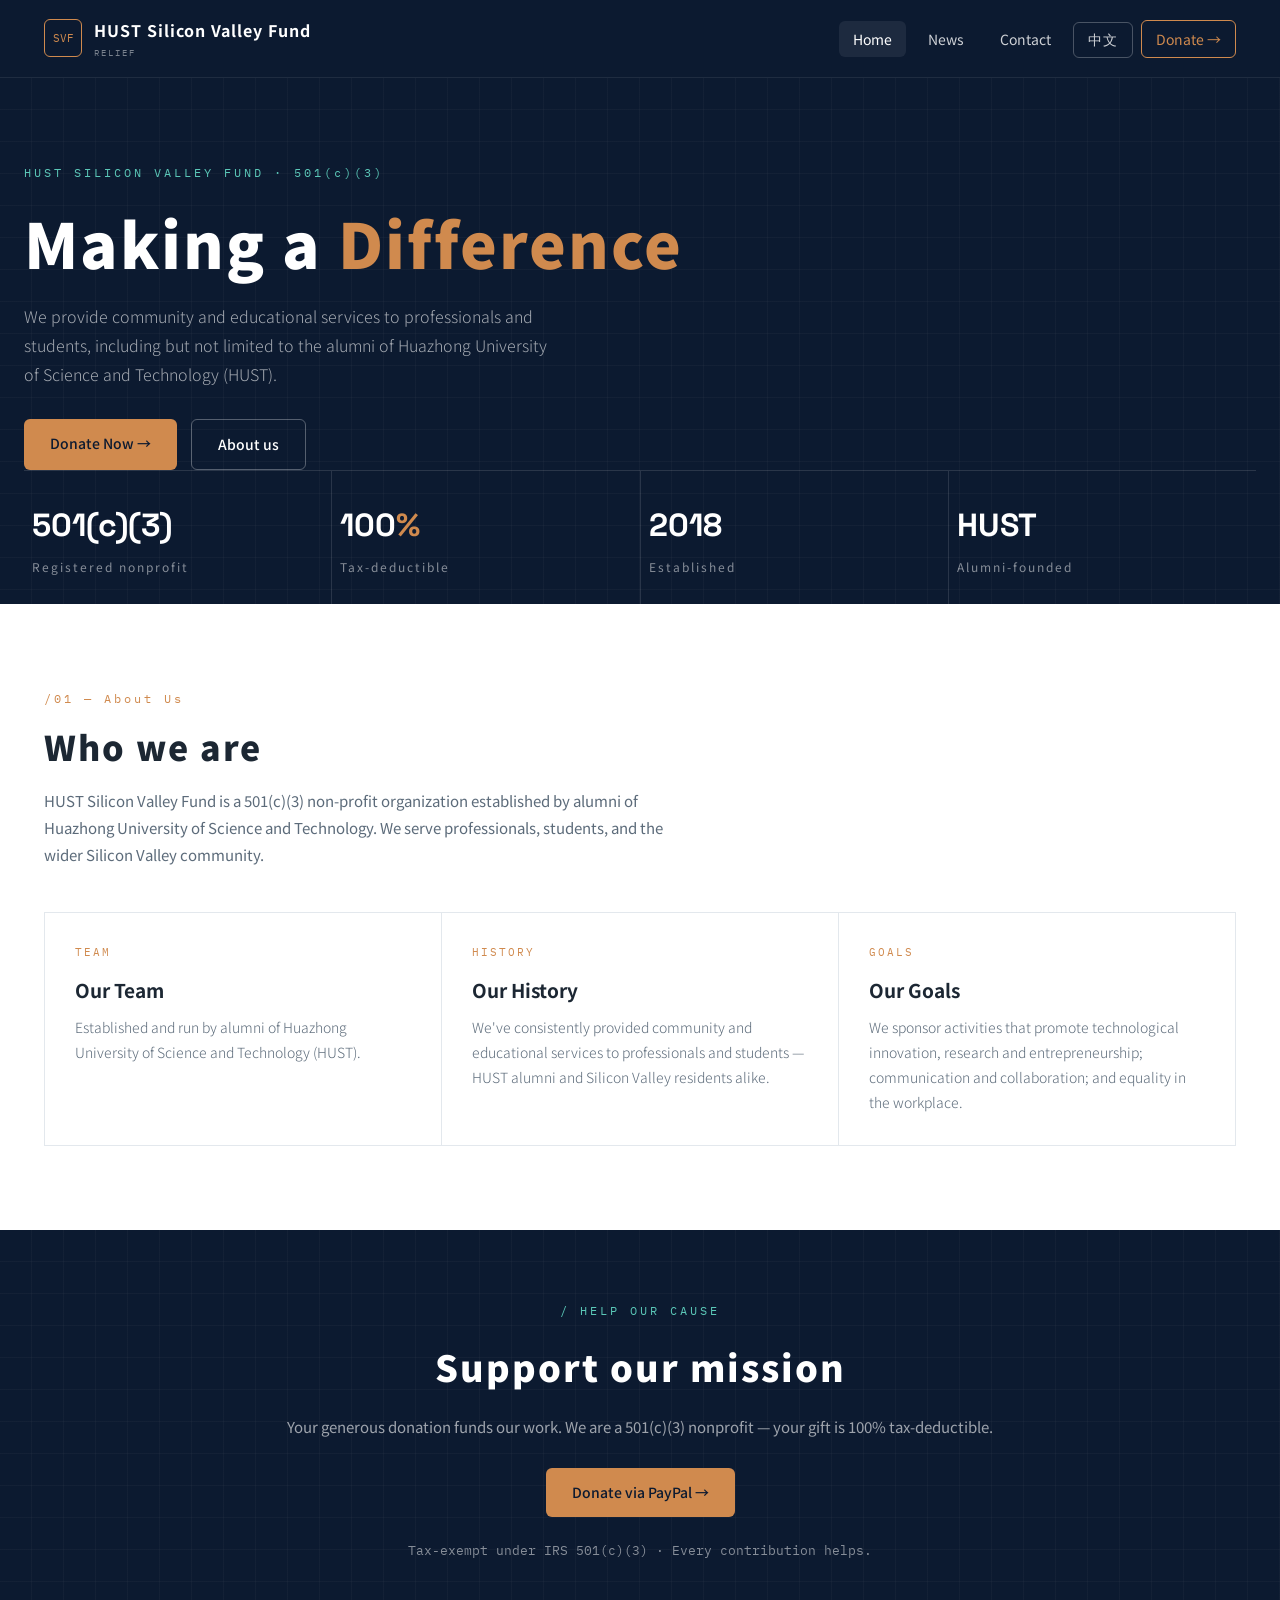
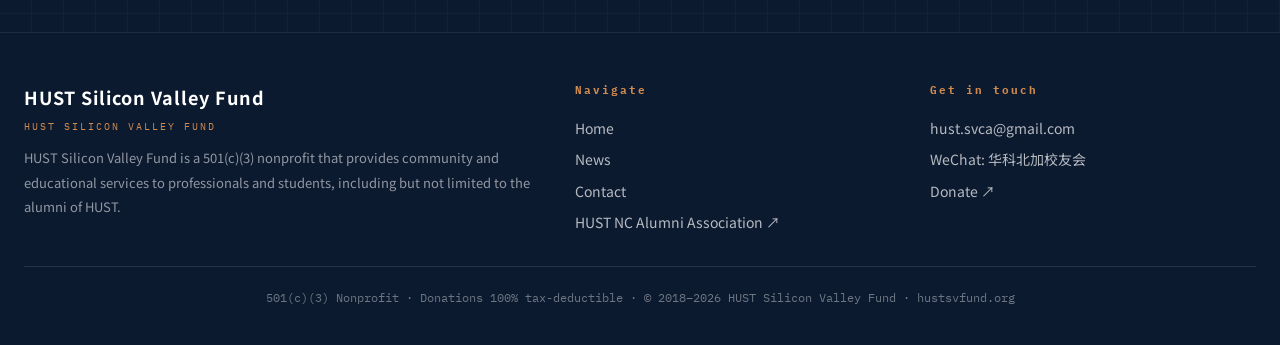
==== index.html @ 0d0ec518 "HUST Silicon Valley Fund — bilingual site (home, news, contact)" ====
<!DOCTYPE html>
<html lang="en">
<head>
<meta charset="UTF-8">
<meta name="viewport" content="width=device-width, initial-scale=1.0">
<title>HUST Silicon Valley Fund</title>
<script>
  // send visitors to their language; default English
  var zh = (navigator.language || "").toLowerCase().indexOf("zh") === 0;
  location.replace(zh ? "zh/index.html" : "en/index.html");
</script>
<meta http-equiv="refresh" content="0; url=en/index.html">
</head>
<body>
<p><a href="en/index.html">Enter site</a> · <a href="zh/index.html">进入中文站</a></p>
</body>
</html>
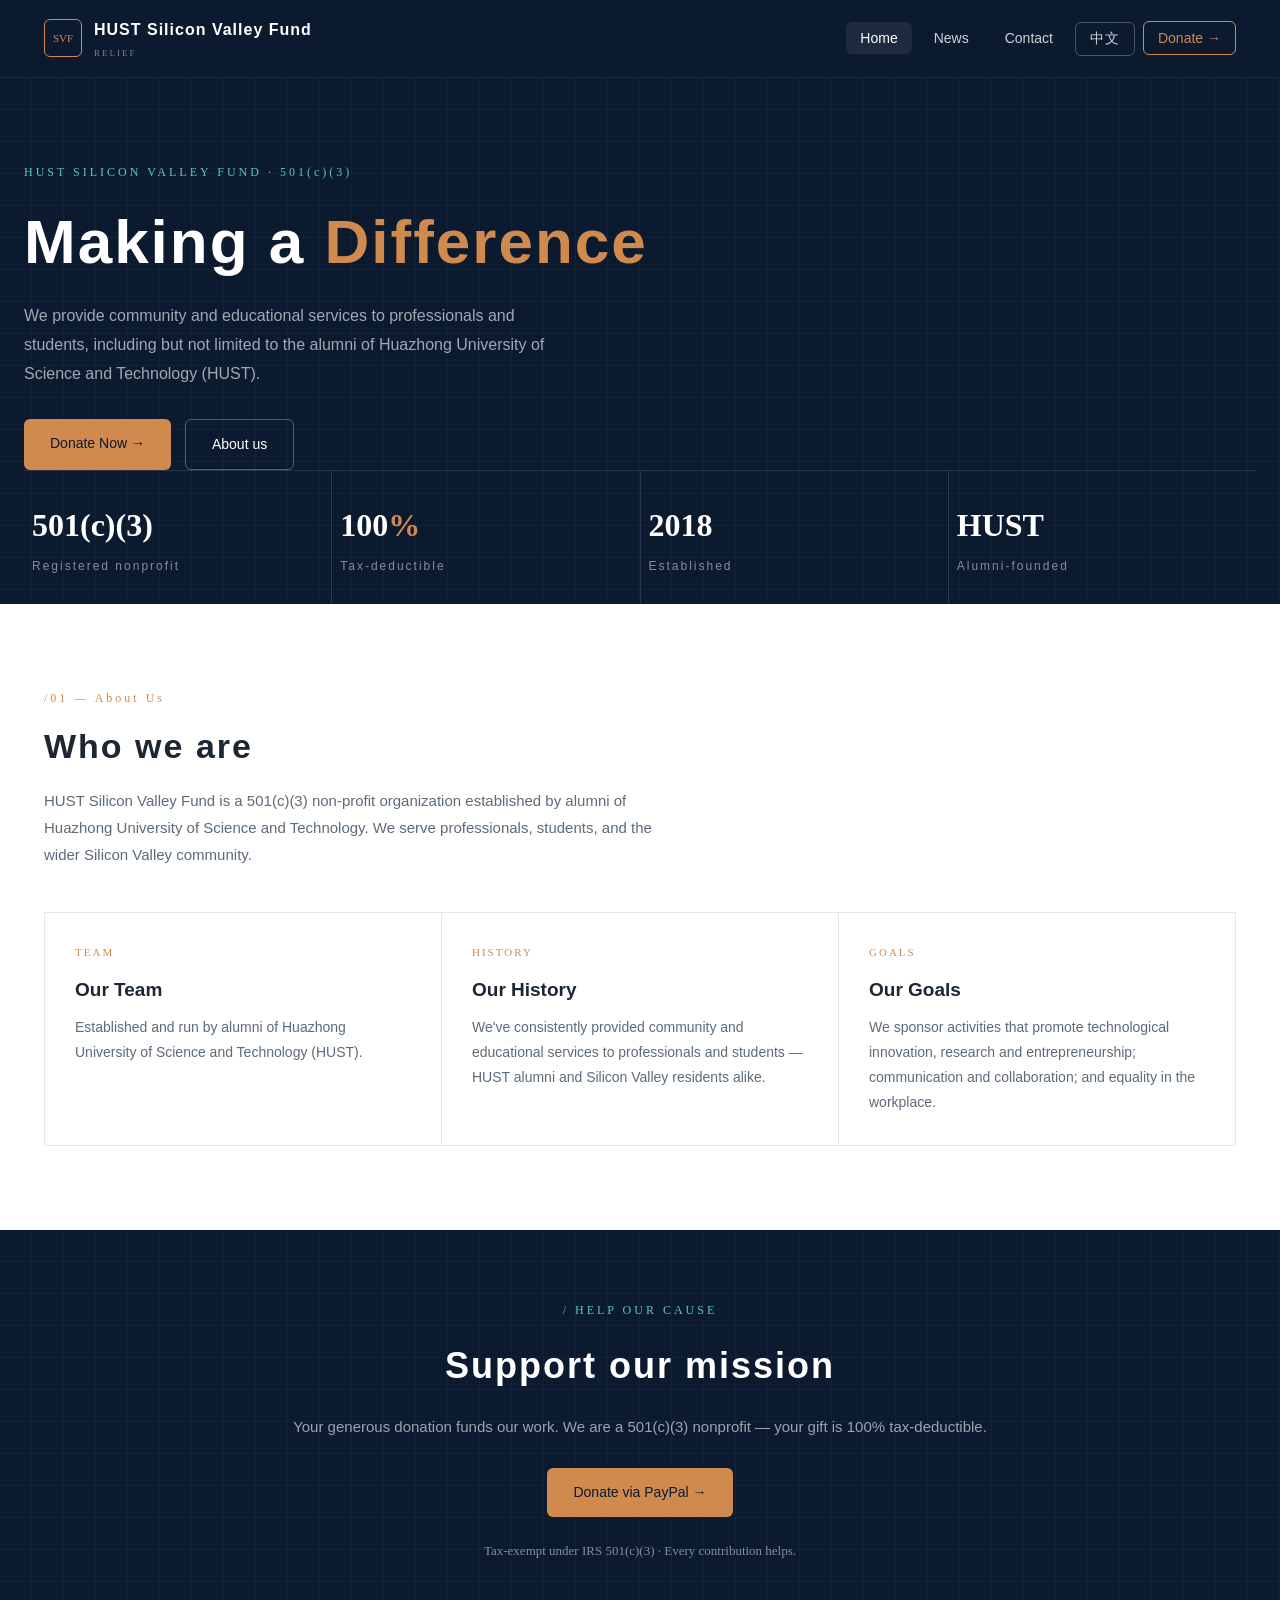
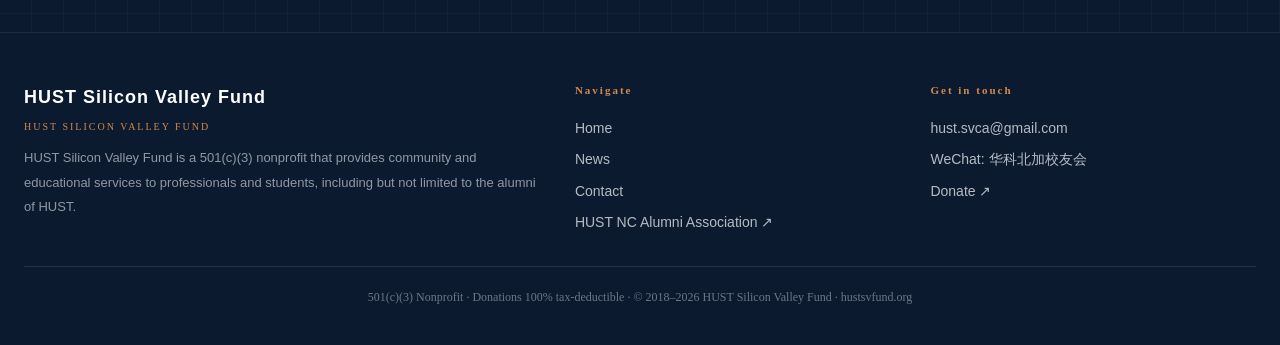
==== commit 2af20f45: "Security hardening - site.js: sanitize URL interpolations (safeUrl allowlist), encode ids - Add Cont" ====
--- a/index.html
+++ b/index.html
@@ -3,13 +3,10 @@
 <head>
 <meta charset="UTF-8">
 <meta name="viewport" content="width=device-width, initial-scale=1.0">
+<meta http-equiv="Content-Security-Policy" content="default-src 'self'; script-src 'self'; style-src 'self' 'unsafe-inline' https://fonts.googleapis.com; font-src https://fonts.gstatic.com; img-src 'self' data:; object-src 'none'; base-uri 'self'; form-action 'self'">
 <title>HUST Silicon Valley Fund</title>
-<script>
-  // send visitors to their language; default English
-  var zh = (navigator.language || "").toLowerCase().indexOf("zh") === 0;
-  location.replace(zh ? "zh/index.html" : "en/index.html");
-</script>
-<meta http-equiv="refresh" content="0; url=en/index.html">
+<script src="redirect.js"></script>
+<meta http-equiv="refresh" content="1; url=en/index.html">
 </head>
 <body>
 <p><a href="en/index.html">Enter site</a> · <a href="zh/index.html">进入中文站</a></p>
